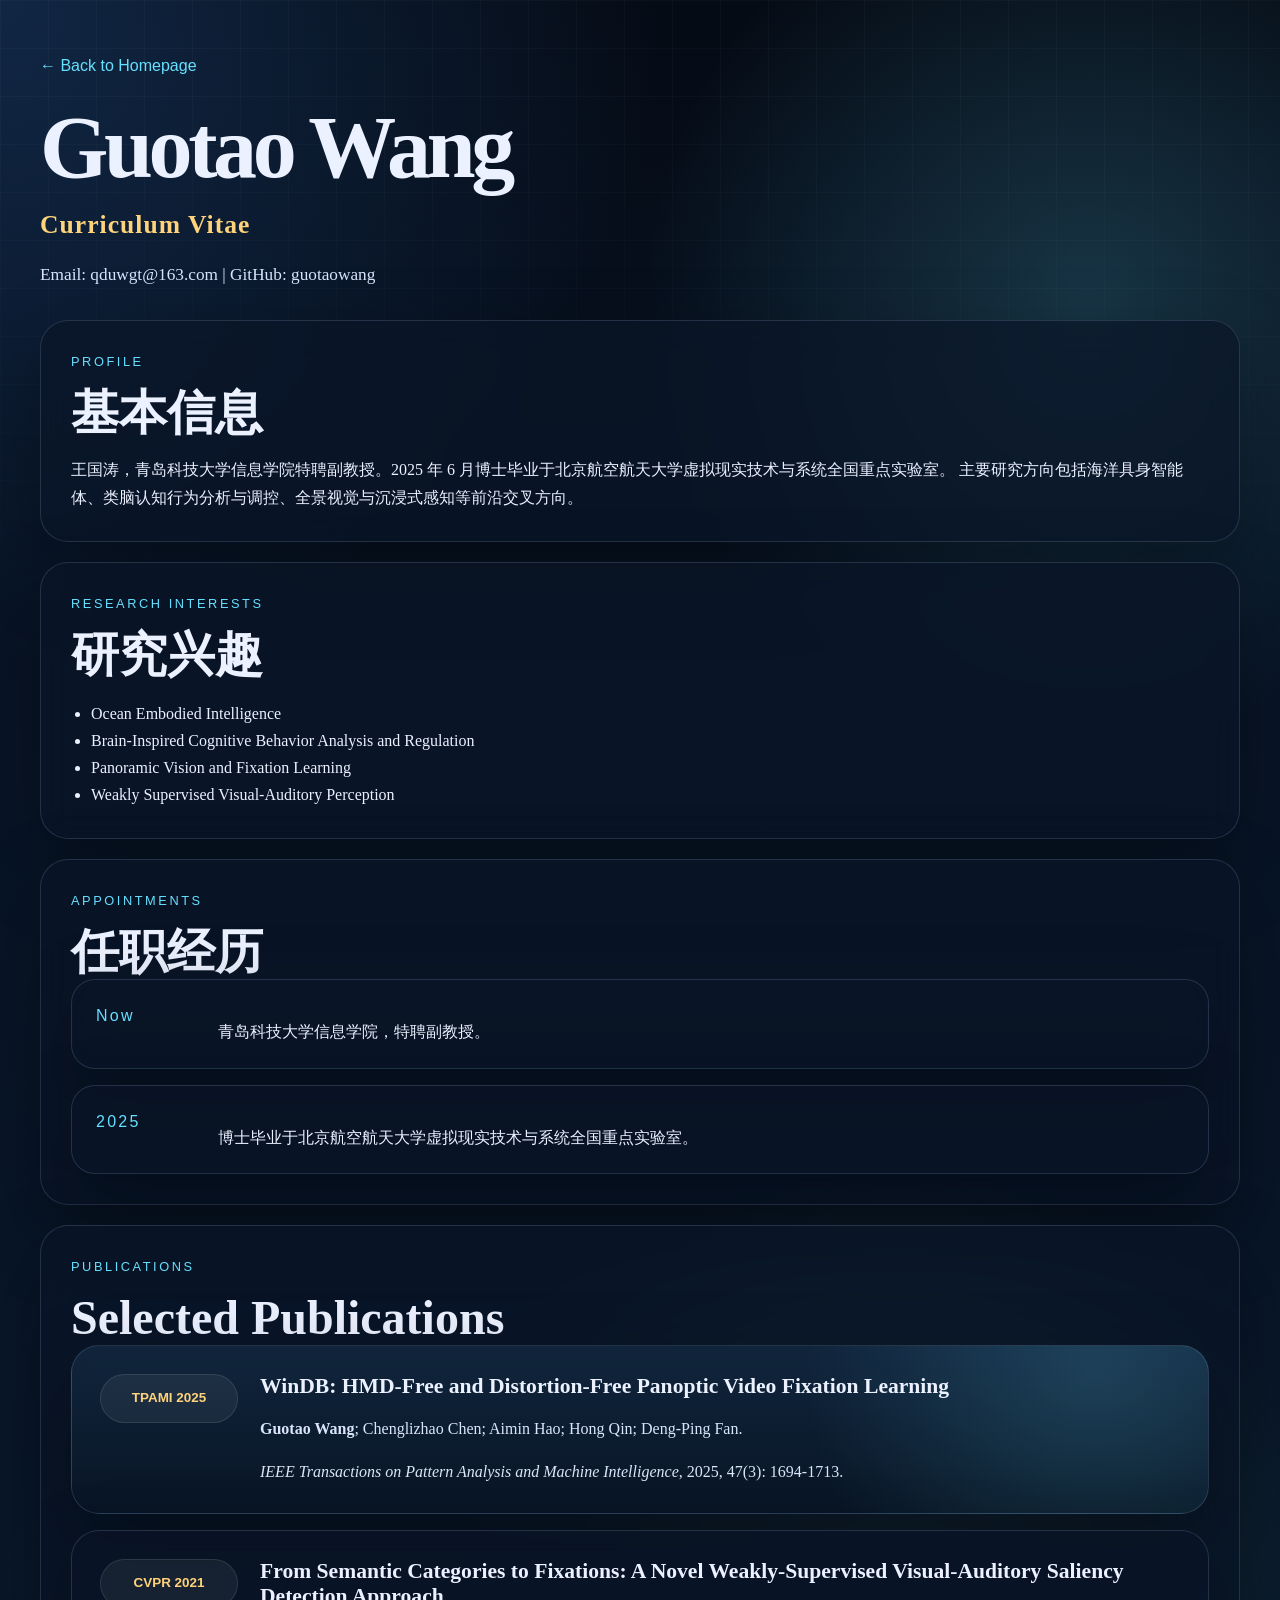
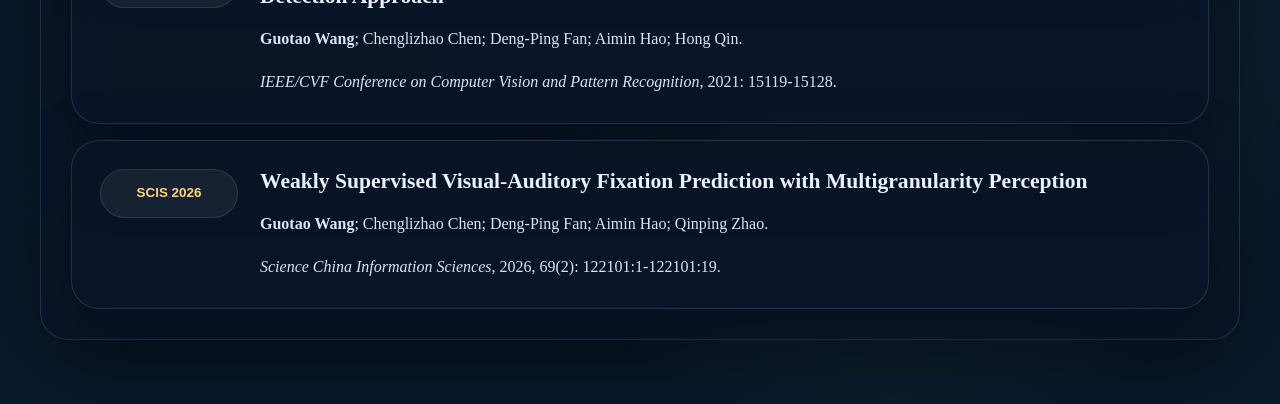
==== cv.html @ afec7a2d "Add files via upload" ====
<!DOCTYPE html>
<html lang="zh-CN">
<head>
  <meta charset="UTF-8" />
  <meta name="viewport" content="width=device-width, initial-scale=1.0" />
  <title>Guotao Wang | CV</title>
  <meta name="description" content="Curriculum Vitae of Guotao Wang." />
  <link rel="stylesheet" href="./style.css" />
</head>
<body>
  <div class="page-shell cv-shell">
    <header class="cv-header">
      <a class="back-link" href="./index.html">← Back to Homepage</a>
      <h1>Guotao Wang <span>Curriculum Vitae</span></h1>
      <p class="lead">
        Email: <a href="mailto:qduwgt@163.com">qduwgt@163.com</a> |
        GitHub: <a href="https://github.com/guotaowang" target="_blank" rel="noreferrer">guotaowang</a>
      </p>
    </header>

    <main class="cv-layout">
      <section class="card">
        <p class="section-kicker">Profile</p>
        <h2>基本信息</h2>
        <p>
          王国涛，青岛科技大学信息学院特聘副教授。2025 年 6 月博士毕业于北京航空航天大学虚拟现实技术与系统全国重点实验室。
          主要研究方向包括海洋具身智能体、类脑认知行为分析与调控、全景视觉与沉浸式感知等前沿交叉方向。
        </p>
      </section>

      <section class="card">
        <p class="section-kicker">Research Interests</p>
        <h2>研究兴趣</h2>
        <ul class="focus-list">
          <li>Ocean Embodied Intelligence</li>
          <li>Brain-Inspired Cognitive Behavior Analysis and Regulation</li>
          <li>Panoramic Vision and Fixation Learning</li>
          <li>Weakly Supervised Visual-Auditory Perception</li>
        </ul>
      </section>

      <section class="card">
        <p class="section-kicker">Appointments</p>
        <h2>任职经历</h2>
        <div class="timeline">
          <div class="timeline-item">
            <span class="timeline-year">Now</span>
            <p>青岛科技大学信息学院，特聘副教授。</p>
          </div>
          <div class="timeline-item">
            <span class="timeline-year">2025</span>
            <p>博士毕业于北京航空航天大学虚拟现实技术与系统全国重点实验室。</p>
          </div>
        </div>
      </section>

      <section class="card">
        <p class="section-kicker">Publications</p>
        <h2>Selected Publications</h2>
        <div class="pub-list">
          <article class="publication featured">
            <div class="pub-badge">TPAMI 2025</div>
            <div>
              <h3>WinDB: HMD-Free and Distortion-Free Panoptic Video Fixation Learning</h3>
              <p class="authors"><strong>Guotao Wang</strong>; Chenglizhao Chen; Aimin Hao; Hong Qin; Deng-Ping Fan.</p>
              <p class="venue"><em>IEEE Transactions on Pattern Analysis and Machine Intelligence</em>, 2025, 47(3): 1694-1713.</p>
            </div>
          </article>
          <article class="publication">
            <div class="pub-badge">CVPR 2021</div>
            <div>
              <h3>From Semantic Categories to Fixations: A Novel Weakly-Supervised Visual-Auditory Saliency Detection Approach</h3>
              <p class="authors"><strong>Guotao Wang</strong>; Chenglizhao Chen; Deng-Ping Fan; Aimin Hao; Hong Qin.</p>
              <p class="venue"><em>IEEE/CVF Conference on Computer Vision and Pattern Recognition</em>, 2021: 15119-15128.</p>
            </div>
          </article>
          <article class="publication">
            <div class="pub-badge">SCIS 2026</div>
            <div>
              <h3>Weakly Supervised Visual-Auditory Fixation Prediction with Multigranularity Perception</h3>
              <p class="authors"><strong>Guotao Wang</strong>; Chenglizhao Chen; Deng-Ping Fan; Aimin Hao; Qinping Zhao.</p>
              <p class="venue"><em>Science China Information Sciences</em>, 2026, 69(2): 122101:1-122101:19.</p>
            </div>
          </article>
        </div>
      </section>
    </main>
  </div>
</body>
</html>
---- style.css ----
:root {
  --bg: #07111f;
  --bg-soft: #0d1d31;
  --panel: rgba(10, 22, 40, 0.72);
  --panel-strong: #11233a;
  --text: #ebf1ff;
  --muted: #aebdd8;
  --line: rgba(181, 205, 245, 0.16);
  --accent: #66e0ff;
  --accent-strong: #8bffb6;
  --accent-warm: #ffd37a;
  --shadow: 0 30px 80px rgba(0, 0, 0, 0.32);
}

* {
  box-sizing: border-box;
}

html {
  scroll-behavior: smooth;
}

body {
  margin: 0;
  color: var(--text);
  background:
    radial-gradient(circle at top left, rgba(64, 149, 255, 0.2), transparent 28%),
    radial-gradient(circle at 85% 15%, rgba(102, 224, 255, 0.18), transparent 22%),
    radial-gradient(circle at 70% 80%, rgba(139, 255, 182, 0.16), transparent 24%),
    linear-gradient(180deg, #050b15 0%, #081426 35%, #09192c 100%);
  font-family: "Iowan Old Style", "Palatino Linotype", "Noto Serif SC", "Source Han Serif SC", "Songti SC", serif;
  line-height: 1.7;
}

body::before {
  content: "";
  position: fixed;
  inset: 0;
  pointer-events: none;
  background-image:
    linear-gradient(rgba(255, 255, 255, 0.04) 1px, transparent 1px),
    linear-gradient(90deg, rgba(255, 255, 255, 0.04) 1px, transparent 1px);
  background-size: 48px 48px;
  mask-image: linear-gradient(180deg, rgba(255, 255, 255, 0.75), transparent 85%);
}

a {
  color: inherit;
  text-decoration: none;
}

.page-shell {
  width: min(1200px, calc(100% - 40px));
  margin: 0 auto;
  padding-bottom: 64px;
}

.hero {
  padding: 28px 0 40px;
}

.topbar {
  display: flex;
  align-items: center;
  justify-content: space-between;
  gap: 24px;
  margin-bottom: 48px;
}

.brand {
  display: inline-flex;
  align-items: center;
  gap: 14px;
  font-family: "Avenir Next", "Segoe UI Variable", "PingFang SC", "Hiragino Sans GB", "Microsoft YaHei", sans-serif;
}

.brand-mark {
  width: 44px;
  height: 44px;
  display: grid;
  place-items: center;
  border-radius: 14px;
  background: linear-gradient(135deg, var(--accent), var(--accent-strong));
  color: #04101f;
  font-weight: 800;
}

.brand-text,
.nav-links,
.button,
.eyebrow,
.section-kicker,
.pub-badge,
.panel-label,
.card-index,
.timeline-year,
.contact-list span:first-child {
  font-family: "Avenir Next", "Segoe UI Variable", "PingFang SC", "Hiragino Sans GB", "Microsoft YaHei", sans-serif;
}

.nav-links {
  display: flex;
  flex-wrap: wrap;
  gap: 20px;
  color: var(--muted);
  font-size: 0.95rem;
}

.nav-links a:hover {
  color: var(--text);
}

.hero-grid {
  display: grid;
  grid-template-columns: 1.5fr 0.95fr;
  gap: 26px;
  align-items: stretch;
}

.hero-copy,
.hero-panel,
.card,
.research-card,
.publication,
.timeline-item {
  position: relative;
  border: 1px solid var(--line);
  background: var(--panel);
  backdrop-filter: blur(16px);
  box-shadow: var(--shadow);
}

.hero-copy {
  padding: 44px;
  border-radius: 34px;
  overflow: hidden;
}

.hero-copy::after {
  content: "";
  position: absolute;
  inset: auto -10% -30% auto;
  width: 320px;
  height: 320px;
  border-radius: 50%;
  background: radial-gradient(circle, rgba(102, 224, 255, 0.24), transparent 65%);
}

.eyebrow,
.section-kicker {
  margin: 0 0 12px;
  text-transform: uppercase;
  letter-spacing: 0.2em;
  color: var(--accent);
  font-size: 0.8rem;
}

h1,
h2,
h3 {
  margin: 0;
  line-height: 1.15;
}

h1 {
  font-size: clamp(3rem, 7vw, 5.5rem);
  letter-spacing: -0.05em;
  margin-bottom: 20px;
}

h1 span {
  display: block;
  font-size: clamp(1.2rem, 2vw, 1.6rem);
  letter-spacing: 0.04em;
  color: var(--accent-warm);
  margin-top: 12px;
}

.lead {
  max-width: 720px;
  font-size: 1.08rem;
  color: #d9e5ff;
}

.hero-actions {
  display: flex;
  gap: 14px;
  margin: 30px 0;
  flex-wrap: wrap;
}

.button {
  display: inline-flex;
  align-items: center;
  justify-content: center;
  min-width: 150px;
  padding: 13px 20px;
  border-radius: 999px;
  font-size: 0.95rem;
  font-weight: 700;
  transition: transform 0.2s ease, background 0.2s ease;
}

.button:hover {
  transform: translateY(-2px);
}

.button.primary {
  background: linear-gradient(135deg, var(--accent), var(--accent-strong));
  color: #06111d;
}

.button.secondary {
  border: 1px solid rgba(255, 255, 255, 0.18);
  color: var(--text);
}

.hero-metrics {
  list-style: none;
  padding: 0;
  margin: 0;
  display: grid;
  grid-template-columns: repeat(3, minmax(0, 1fr));
  gap: 14px;
}

.hero-metrics li {
  padding: 18px;
  border-radius: 20px;
  background: rgba(255, 255, 255, 0.04);
}

.hero-metrics strong {
  display: block;
  font-size: 1.5rem;
  color: var(--accent-warm);
}

.hero-metrics span {
  color: var(--muted);
  font-size: 0.9rem;
}

.hero-panel {
  display: grid;
  gap: 20px;
}

.panel-card {
  border-radius: 28px;
  padding: 28px;
  border: 1px solid var(--line);
  background: linear-gradient(180deg, rgba(255,255,255,0.07), rgba(255,255,255,0.03));
  min-height: 220px;
}

.portrait-card {
  padding: 16px;
  min-height: 0;
}

.portrait {
  display: block;
  width: 100%;
  aspect-ratio: 4 / 5;
  object-fit: cover;
  object-position: center 20%;
  border-radius: 22px;
}

.panel-label {
  margin: 0 0 18px;
  color: var(--muted);
  text-transform: uppercase;
  letter-spacing: 0.18em;
  font-size: 0.78rem;
}

.tag-list {
  list-style: none;
  padding: 0;
  margin: 0;
  display: flex;
  flex-wrap: wrap;
  gap: 10px;
}

.tag-list li {
  padding: 10px 14px;
  border-radius: 999px;
  background: rgba(102, 224, 255, 0.1);
  border: 1px solid rgba(102, 224, 255, 0.16);
  color: #e9fbff;
  font-size: 0.92rem;
}

.statement {
  display: flex;
  flex-direction: column;
  justify-content: center;
}

.quote-mark {
  margin: 0;
  color: var(--accent-warm);
  font-size: 4rem;
  line-height: 1;
}

.statement p:last-child {
  font-size: 1.2rem;
  margin: 0;
}

.section {
  padding: 28px 0;
}

.section-heading {
  margin-bottom: 22px;
}

h2 {
  font-size: clamp(2rem, 4vw, 3rem);
}

.content-grid.two-columns,
.research-grid {
  display: grid;
  gap: 20px;
}

.content-grid.two-columns {
  grid-template-columns: repeat(2, minmax(0, 1fr));
}

.card {
  padding: 30px;
  border-radius: 28px;
}

.card p:last-child,
.research-card p:last-child,
.publication p:last-child {
  margin-bottom: 0;
}

.card.emphasis {
  background:
    radial-gradient(circle at top right, rgba(255, 211, 122, 0.18), transparent 30%),
    linear-gradient(180deg, rgba(14, 30, 50, 0.96), rgba(10, 20, 35, 0.92));
}

.focus-list {
  margin: 18px 0 0;
  padding-left: 20px;
}

.research-grid {
  grid-template-columns: repeat(2, minmax(0, 1fr));
}

.research-card {
  border-radius: 28px;
  padding: 28px;
  min-height: 220px;
}

.card-index {
  display: inline-block;
  margin-bottom: 24px;
  color: var(--accent);
  font-size: 0.85rem;
  letter-spacing: 0.2em;
}

.research-card h3 {
  margin-bottom: 14px;
  font-size: 1.35rem;
}

.pub-list {
  display: grid;
  gap: 16px;
}

.publication {
  display: grid;
  grid-template-columns: 138px 1fr;
  gap: 22px;
  padding: 28px;
  border-radius: 28px;
}

.publication.featured {
  background:
    radial-gradient(circle at 90% 15%, rgba(102, 224, 255, 0.16), transparent 28%),
    linear-gradient(180deg, rgba(17, 38, 62, 0.95), rgba(9, 21, 37, 0.92));
}

.pub-badge {
  align-self: start;
  display: inline-flex;
  justify-content: center;
  padding: 12px 16px;
  border-radius: 999px;
  background: rgba(255,255,255,0.06);
  border: 1px solid rgba(255,255,255,0.1);
  color: var(--accent-warm);
  font-size: 0.84rem;
  font-weight: 700;
}

.publication h3 {
  margin-bottom: 10px;
  font-size: 1.35rem;
}

.authors,
.venue {
  color: #dae5fc;
}

.notes {
  color: var(--accent-strong);
}

.timeline {
  display: grid;
  gap: 16px;
}

.timeline-item {
  display: grid;
  grid-template-columns: 100px 1fr;
  gap: 22px;
  align-items: start;
  border-radius: 24px;
  padding: 22px 24px;
}

.timeline-year {
  color: var(--accent);
  font-size: 1rem;
  letter-spacing: 0.14em;
}

.contact-list {
  list-style: none;
  margin: 18px 0 0;
  padding: 0;
  display: grid;
  gap: 14px;
}

.contact-list li {
  display: flex;
  flex-wrap: wrap;
  justify-content: space-between;
  gap: 10px 18px;
  padding-bottom: 14px;
  border-bottom: 1px solid var(--line);
}

.contact-list li:last-child {
  border-bottom: 0;
  padding-bottom: 0;
}

.contact-list span:first-child {
  color: var(--muted);
  min-width: 110px;
}

.tip-card code {
  color: var(--accent-warm);
  font-family: "Consolas", "SFMono-Regular", "Courier New", monospace;
}

.cv-shell {
  padding-top: 28px;
}

.cv-header {
  padding: 24px 0 14px;
}

.back-link {
  display: inline-block;
  margin-bottom: 18px;
  color: var(--accent);
  font-family: "Avenir Next", "Segoe UI Variable", "PingFang SC", "Hiragino Sans GB", "Microsoft YaHei", sans-serif;
}

.cv-layout {
  display: grid;
  gap: 20px;
}

@media (max-width: 980px) {
  .hero-grid,
  .content-grid.two-columns,
  .research-grid,
  .publication,
  .timeline-item {
    grid-template-columns: 1fr;
  }

  .hero-copy {
    padding: 30px;
  }
}

@media (max-width: 720px) {
  .page-shell {
    width: min(100% - 24px, 1200px);
  }

  .topbar {
    flex-direction: column;
    align-items: flex-start;
    margin-bottom: 28px;
  }

  .nav-links {
    gap: 12px 16px;
  }

  .hero-metrics {
    grid-template-columns: 1fr;
  }

  .card,
  .research-card,
  .publication,
  .panel-card,
  .timeline-item {
    padding: 22px;
    border-radius: 22px;
  }

  h1 {
    font-size: 2.6rem;
  }
}
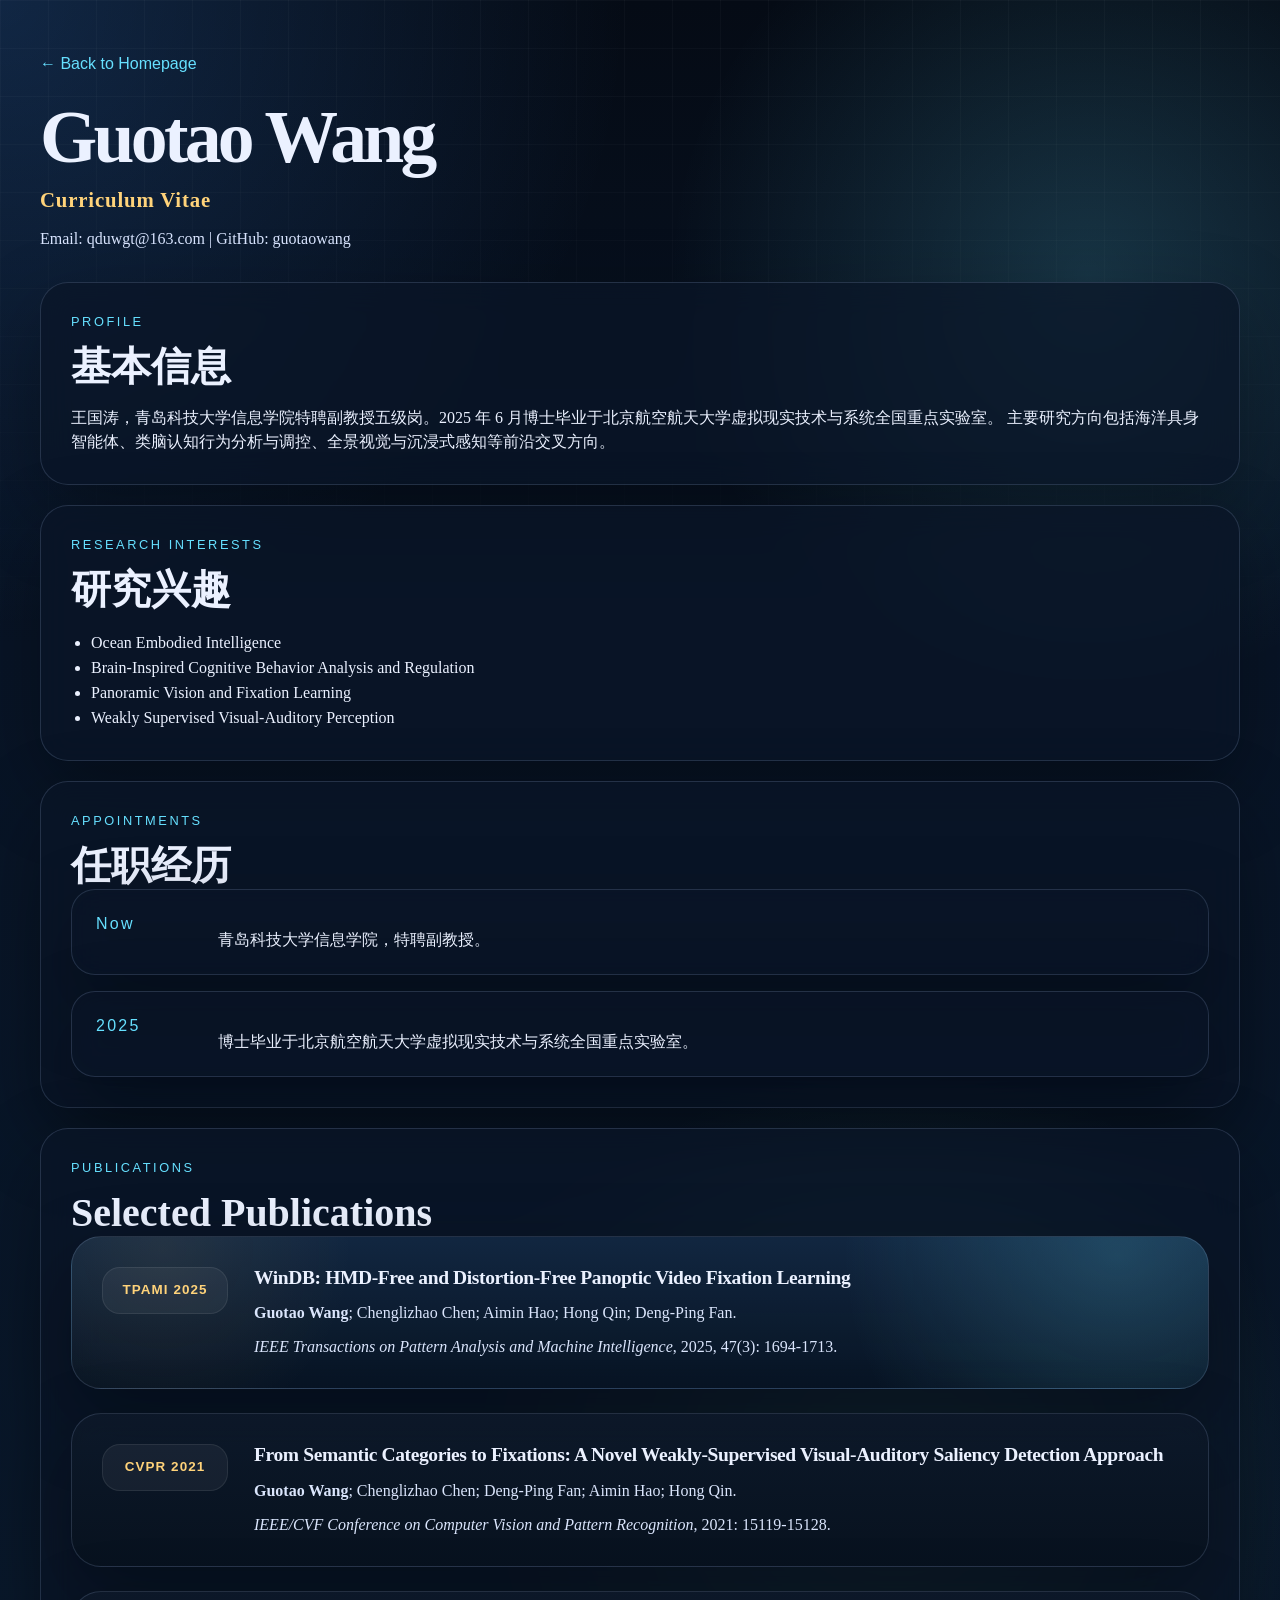
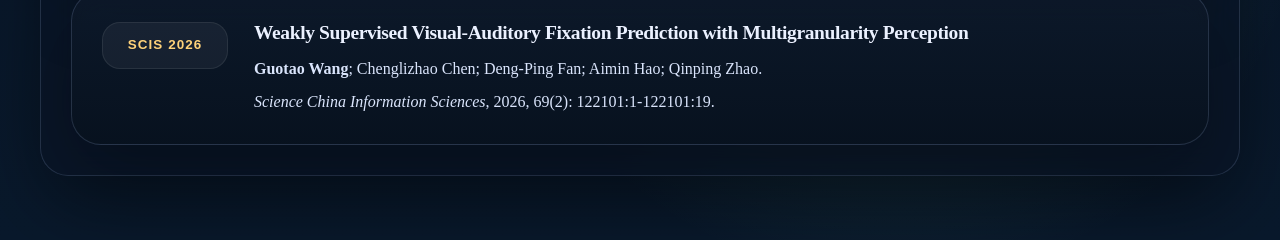
==== commit 671c3072: "Update cv.html" ====
--- a/cv.html
+++ b/cv.html
@@ -23,7 +23,7 @@
         <p class="section-kicker">Profile</p>
         <h2>基本信息</h2>
         <p>
-          王国涛，青岛科技大学信息学院特聘副教授。2025 年 6 月博士毕业于北京航空航天大学虚拟现实技术与系统全国重点实验室。
+          王国涛，青岛科技大学信息学院特聘副教授五级岗。2025 年 6 月博士毕业于北京航空航天大学虚拟现实技术与系统全国重点实验室。
           主要研究方向包括海洋具身智能体、类脑认知行为分析与调控、全景视觉与沉浸式感知等前沿交叉方向。
         </p>
       </section>
--- a/style.css
+++ b/style.css
@@ -20,7 +20,7 @@
   scroll-behavior: smooth;
 }
 
-body {
+body {
   margin: 0;
   color: var(--text);
   background:
@@ -29,8 +29,8 @@
     radial-gradient(circle at 70% 80%, rgba(139, 255, 182, 0.16), transparent 24%),
     linear-gradient(180deg, #050b15 0%, #081426 35%, #09192c 100%);
   font-family: "Iowan Old Style", "Palatino Linotype", "Noto Serif SC", "Source Han Serif SC", "Songti SC", serif;
-  line-height: 1.7;
-}
+  line-height: 1.56;
+}
 
 body::before {
   content: "";
@@ -162,25 +162,25 @@
   line-height: 1.15;
 }
 
-h1 {
-  font-size: clamp(3rem, 7vw, 5.5rem);
-  letter-spacing: -0.05em;
-  margin-bottom: 20px;
-}
-
-h1 span {
-  display: block;
-  font-size: clamp(1.2rem, 2vw, 1.6rem);
-  letter-spacing: 0.04em;
-  color: var(--accent-warm);
-  margin-top: 12px;
-}
-
-.lead {
-  max-width: 720px;
-  font-size: 1.08rem;
-  color: #d9e5ff;
-}
+h1 {
+  font-size: clamp(2.6rem, 6vw, 4.6rem);
+  letter-spacing: -0.05em;
+  margin-bottom: 16px;
+}
+
+h1 span {
+  display: block;
+  font-size: clamp(1.02rem, 1.7vw, 1.3rem);
+  letter-spacing: 0.04em;
+  color: var(--accent-warm);
+  margin-top: 8px;
+}
+
+.lead {
+  max-width: 720px;
+  font-size: 1rem;
+  color: #d9e5ff;
+}
 
 .hero-actions {
   display: flex;
@@ -320,9 +320,9 @@
   margin-bottom: 22px;
 }
 
-h2 {
-  font-size: clamp(2rem, 4vw, 3rem);
-}
+h2 {
+  font-size: clamp(1.78rem, 3.2vw, 2.5rem);
+}
 
 .content-grid.two-columns,
 .research-grid {
@@ -374,70 +374,147 @@
   letter-spacing: 0.2em;
 }
 
-.research-card h3 {
-  margin-bottom: 14px;
-  font-size: 1.35rem;
-}
-
-.pub-list {
+.research-card h3 {
+  margin-bottom: 14px;
+  font-size: 1.2rem;
+}
+
+.pub-list {
+  display: grid;
+  gap: 24px;
+}
+
+.publication {
+  display: grid;
+  grid-template-columns: 126px 1fr;
+  gap: 26px;
+  padding: 30px;
+  border-radius: 30px;
+  align-items: start;
+  background:
+    linear-gradient(180deg, rgba(13, 25, 42, 0.94), rgba(8, 18, 31, 0.92));
+}
+
+.publication.featured {
+  background:
+    radial-gradient(circle at 92% 12%, rgba(102, 224, 255, 0.18), transparent 26%),
+    radial-gradient(circle at 8% 8%, rgba(255, 211, 122, 0.08), transparent 18%),
+    linear-gradient(180deg, rgba(18, 40, 66, 0.96), rgba(8, 20, 36, 0.94));
+}
+
+.pub-badge {
+  align-self: start;
+  display: inline-flex;
+  justify-content: center;
+  padding: 12px 14px;
+  border-radius: 18px;
+  background: rgba(255,255,255,0.05);
+  border: 1px solid rgba(255,255,255,0.08);
+  color: var(--accent-warm);
+  font-size: 0.84rem;
+  font-weight: 700;
+  letter-spacing: 0.08em;
+}
+
+.pub-layout {
+  display: grid;
+  grid-template-columns: minmax(0, 1.05fr) minmax(320px, 0.95fr);
+  gap: 26px;
+  align-items: start;
+}
+
+.pub-body {
+  display: flex;
+  flex-direction: column;
+  justify-content: center;
+}
+
+.publication h3 {
+  margin-bottom: 12px;
+  font-size: 1.22rem;
+  letter-spacing: -0.02em;
+}
+
+.pub-media {
+  position: relative;
+}
+
+.pub-media--narrow {
+  display: flex;
+  justify-content: center;
+  align-items: flex-start;
+}
+
+.pub-media::before {
+  content: "";
+  position: absolute;
+  inset: -12px;
+  border-radius: 24px;
+  background: linear-gradient(135deg, rgba(102, 224, 255, 0.08), rgba(139, 255, 182, 0.03));
+  z-index: 0;
+}
+
+.paper-figure {
+  display: block;
+  width: 100%;
+  position: relative;
+  z-index: 1;
+  border-radius: 18px;
+  border: 1px solid rgba(255, 255, 255, 0.1);
+  background: rgba(255, 255, 255, 0.03);
+  box-shadow: 0 18px 42px rgba(0, 0, 0, 0.26);
+}
+
+.paper-figure--half {
+  width: 50%;
+  min-width: 260px;
+}
+
+.authors,
+.venue {
+  color: #dae5fc;
+  margin: 0 0 10px;
+  line-height: 1.46;
+}
+
+.notes {
+  color: var(--accent-strong);
+  margin: 6px 0 0;
+  line-height: 1.42;
+}
+
+.publication:nth-child(even) .pub-layout {
+  grid-template-columns: minmax(320px, 0.95fr) minmax(0, 1.05fr);
+}
+
+.publication:nth-child(even) .pub-media {
+  order: 1;
+}
+
+.publication:nth-child(even) .pub-body {
+  order: 2;
+}
+
+.timeline {
   display: grid;
   gap: 16px;
 }
 
-.publication {
-  display: grid;
-  grid-template-columns: 138px 1fr;
-  gap: 22px;
-  padding: 28px;
-  border-radius: 28px;
-}
-
-.publication.featured {
-  background:
-    radial-gradient(circle at 90% 15%, rgba(102, 224, 255, 0.16), transparent 28%),
-    linear-gradient(180deg, rgba(17, 38, 62, 0.95), rgba(9, 21, 37, 0.92));
-}
-
-.pub-badge {
-  align-self: start;
-  display: inline-flex;
-  justify-content: center;
-  padding: 12px 16px;
-  border-radius: 999px;
-  background: rgba(255,255,255,0.06);
-  border: 1px solid rgba(255,255,255,0.1);
-  color: var(--accent-warm);
-  font-size: 0.84rem;
-  font-weight: 700;
-}
-
-.publication h3 {
-  margin-bottom: 10px;
-  font-size: 1.35rem;
-}
-
-.authors,
-.venue {
-  color: #dae5fc;
-}
-
-.notes {
-  color: var(--accent-strong);
-}
-
-.timeline {
-  display: grid;
-  gap: 16px;
-}
-
-.timeline-item {
-  display: grid;
-  grid-template-columns: 100px 1fr;
-  gap: 22px;
-  align-items: start;
-  border-radius: 24px;
-  padding: 22px 24px;
-}
+.timeline-item {
+  display: grid;
+  grid-template-columns: 100px 1fr;
+  gap: 22px;
+  align-items: start;
+  border-radius: 24px;
+  padding: 22px 24px;
+}
+
+.timeline-item p,
+.card p,
+.research-card p,
+.contact-list li {
+  line-height: 1.48;
+}
 
 .timeline-year {
   color: var(--accent);
@@ -472,14 +549,44 @@
   min-width: 110px;
 }
 
-.tip-card code {
-  color: var(--accent-warm);
-  font-family: "Consolas", "SFMono-Regular", "Courier New", monospace;
-}
-
-.cv-shell {
-  padding-top: 28px;
-}
+.tip-card code {
+  color: var(--accent-warm);
+  font-family: "Consolas", "SFMono-Regular", "Courier New", monospace;
+}
+
+.qr-card {
+  display: flex;
+  flex-direction: column;
+  align-items: center;
+  justify-content: flex-start;
+}
+
+.qr-card h3,
+.qr-card-id {
+  font-family: "Avenir Next", "Segoe UI Variable", "PingFang SC", "Hiragino Sans GB", "Microsoft YaHei", sans-serif;
+}
+
+.qr-card h3 {
+  width: 100%;
+}
+
+.qr-card-id {
+  margin: 6px 0 18px;
+  color: var(--accent);
+  font-size: 0.96rem;
+  font-weight: 700;
+  letter-spacing: 0.04em;
+}
+
+.qr-card-image {
+  width: min(100%, 260px);
+  border-radius: 18px;
+  background: white;
+}
+
+.cv-shell {
+  padding-top: 28px;
+}
 
 .cv-header {
   padding: 24px 0 14px;
@@ -497,19 +604,29 @@
   gap: 20px;
 }
 
-@media (max-width: 980px) {
-  .hero-grid,
-  .content-grid.two-columns,
-  .research-grid,
-  .publication,
-  .timeline-item {
-    grid-template-columns: 1fr;
-  }
-
-  .hero-copy {
-    padding: 30px;
-  }
-}
+@media (max-width: 980px) {
+  .hero-grid,
+  .content-grid.two-columns,
+  .research-grid,
+  .timeline-item {
+    grid-template-columns: 1fr;
+  }
+
+  .hero-copy {
+    padding: 30px;
+  }
+
+  .publication,
+  .pub-layout,
+  .publication:nth-child(even) .pub-layout {
+    grid-template-columns: 1fr;
+  }
+
+  .publication:nth-child(even) .pub-media,
+  .publication:nth-child(even) .pub-body {
+    order: initial;
+  }
+}
 
 @media (max-width: 720px) {
   .page-shell {
@@ -539,7 +656,8 @@
     border-radius: 22px;
   }
 
-  h1 {
-    font-size: 2.6rem;
-  }
-}
+  h1 {
+    font-size: 2.2rem;
+  }
+
+}
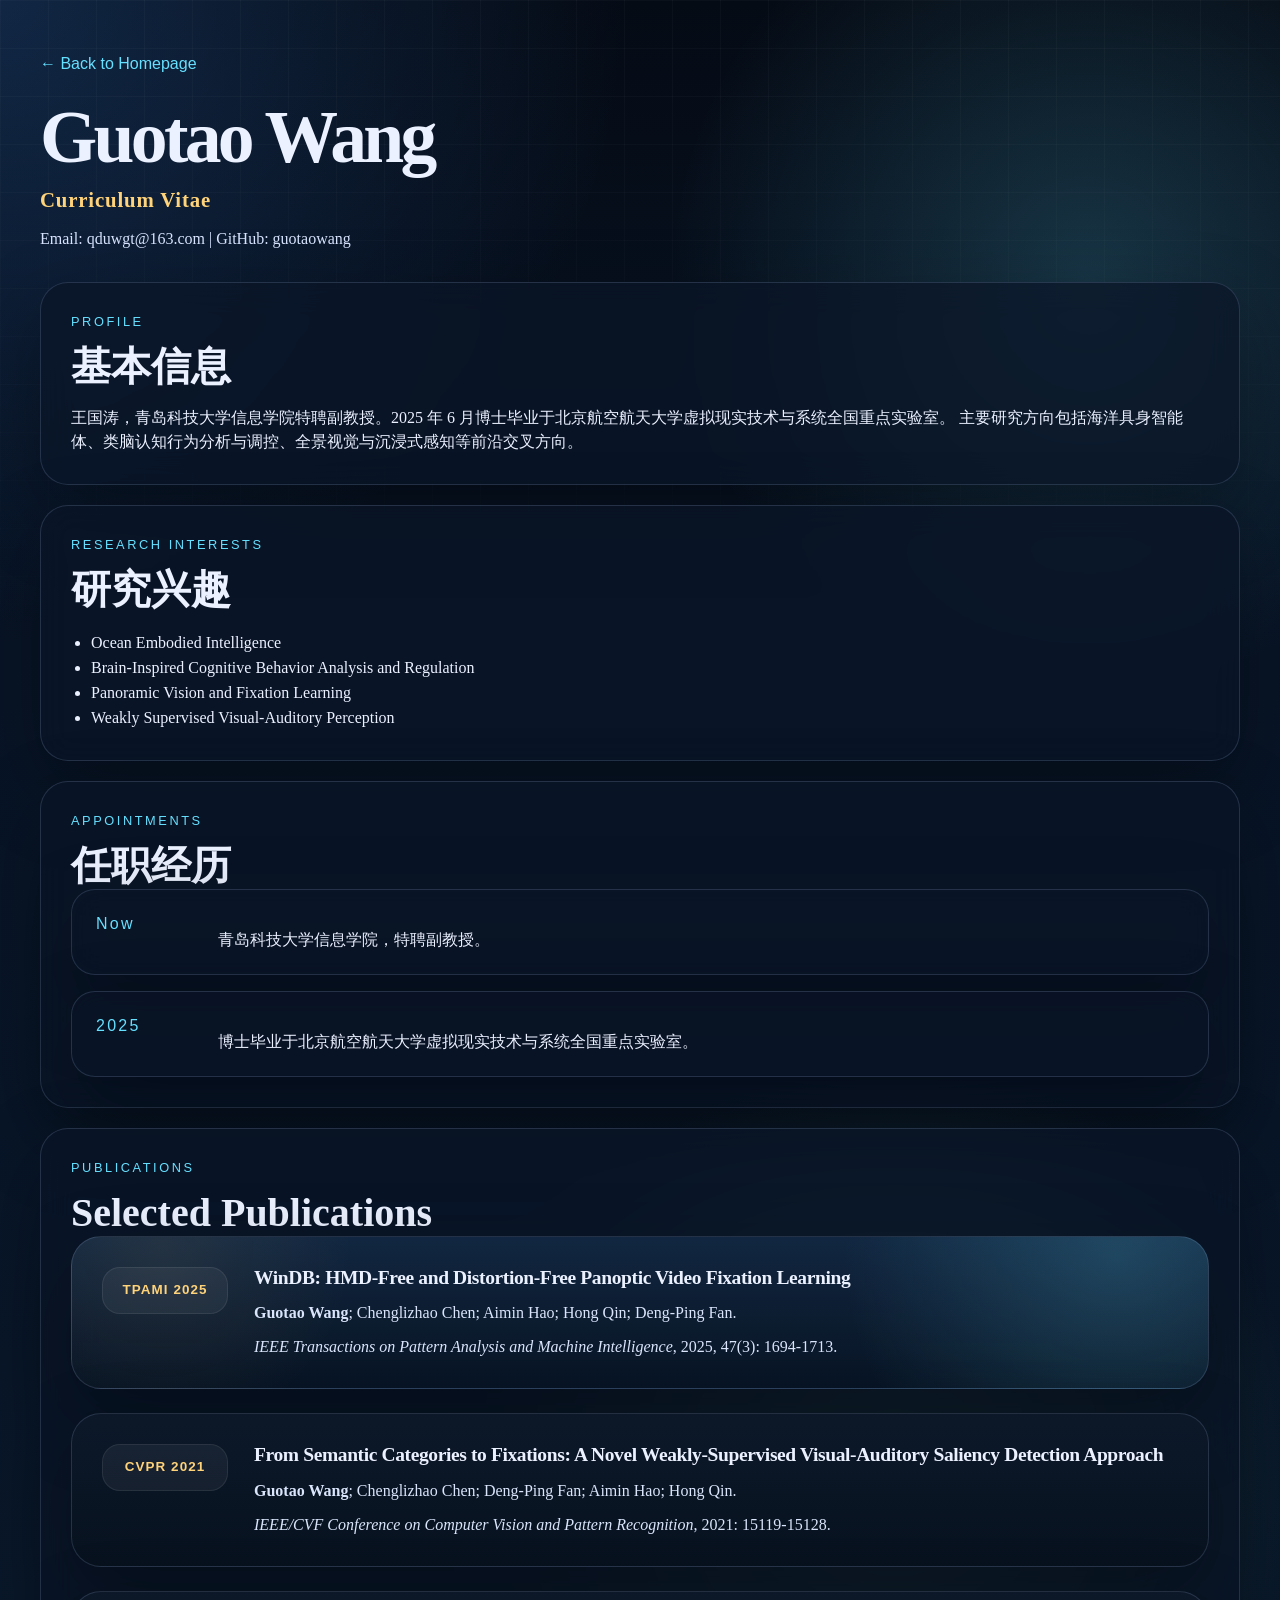
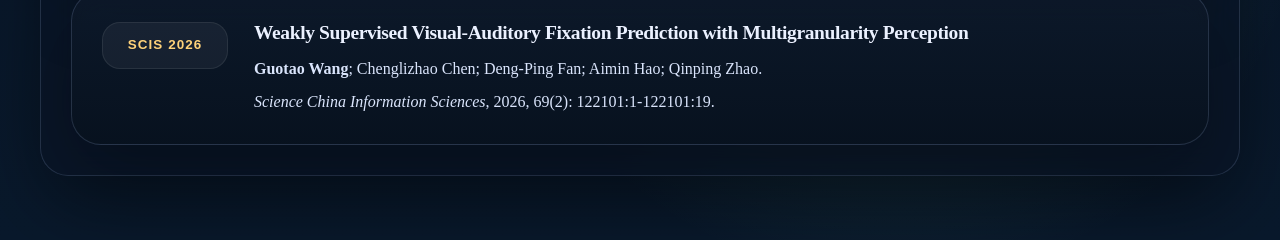
==== commit ec633bee: "Add files via upload" ====
--- a/cv.html
+++ b/cv.html
@@ -23,7 +23,7 @@
         <p class="section-kicker">Profile</p>
         <h2>基本信息</h2>
         <p>
-          王国涛，青岛科技大学信息学院特聘副教授五级岗。2025 年 6 月博士毕业于北京航空航天大学虚拟现实技术与系统全国重点实验室。
+          王国涛，青岛科技大学信息学院特聘副教授。2025 年 6 月博士毕业于北京航空航天大学虚拟现实技术与系统全国重点实验室。
           主要研究方向包括海洋具身智能体、类脑认知行为分析与调控、全景视觉与沉浸式感知等前沿交叉方向。
         </p>
       </section>
--- a/style.css
+++ b/style.css
@@ -554,33 +554,45 @@
   font-family: "Consolas", "SFMono-Regular", "Courier New", monospace;
 }
 
-.qr-card {
-  display: flex;
-  flex-direction: column;
-  align-items: center;
-  justify-content: flex-start;
-}
-
-.qr-card h3,
-.qr-card-id {
+.wechat-float-card {
+  position: fixed;
+  right: 24px;
+  bottom: 24px;
+  width: 168px;
+  padding: 14px;
+  border-radius: 22px;
+  background: rgba(7, 18, 32, 0.84);
+  border: 1px solid rgba(255, 255, 255, 0.12);
+  backdrop-filter: blur(14px);
+  box-shadow: 0 18px 48px rgba(0, 0, 0, 0.28);
+  z-index: 20;
+}
+
+.wechat-label,
+.wechat-id {
+  margin: 0;
   font-family: "Avenir Next", "Segoe UI Variable", "PingFang SC", "Hiragino Sans GB", "Microsoft YaHei", sans-serif;
 }
 
-.qr-card h3 {
+.wechat-label {
+  color: var(--accent);
+  font-size: 0.78rem;
+  letter-spacing: 0.16em;
+  text-transform: uppercase;
+}
+
+.wechat-id {
+  margin-top: 6px;
+  margin-bottom: 12px;
+  color: var(--text);
+  font-size: 0.92rem;
+  font-weight: 700;
+}
+
+.wechat-qr {
+  display: block;
   width: 100%;
-}
-
-.qr-card-id {
-  margin: 6px 0 18px;
-  color: var(--accent);
-  font-size: 0.96rem;
-  font-weight: 700;
-  letter-spacing: 0.04em;
-}
-
-.qr-card-image {
-  width: min(100%, 260px);
-  border-radius: 18px;
+  border-radius: 16px;
   background: white;
 }
 
@@ -660,4 +672,10 @@
     font-size: 2.2rem;
   }
 
-}
+  .wechat-float-card {
+    position: static;
+    width: 100%;
+    margin-top: 28px;
+  }
+
+}
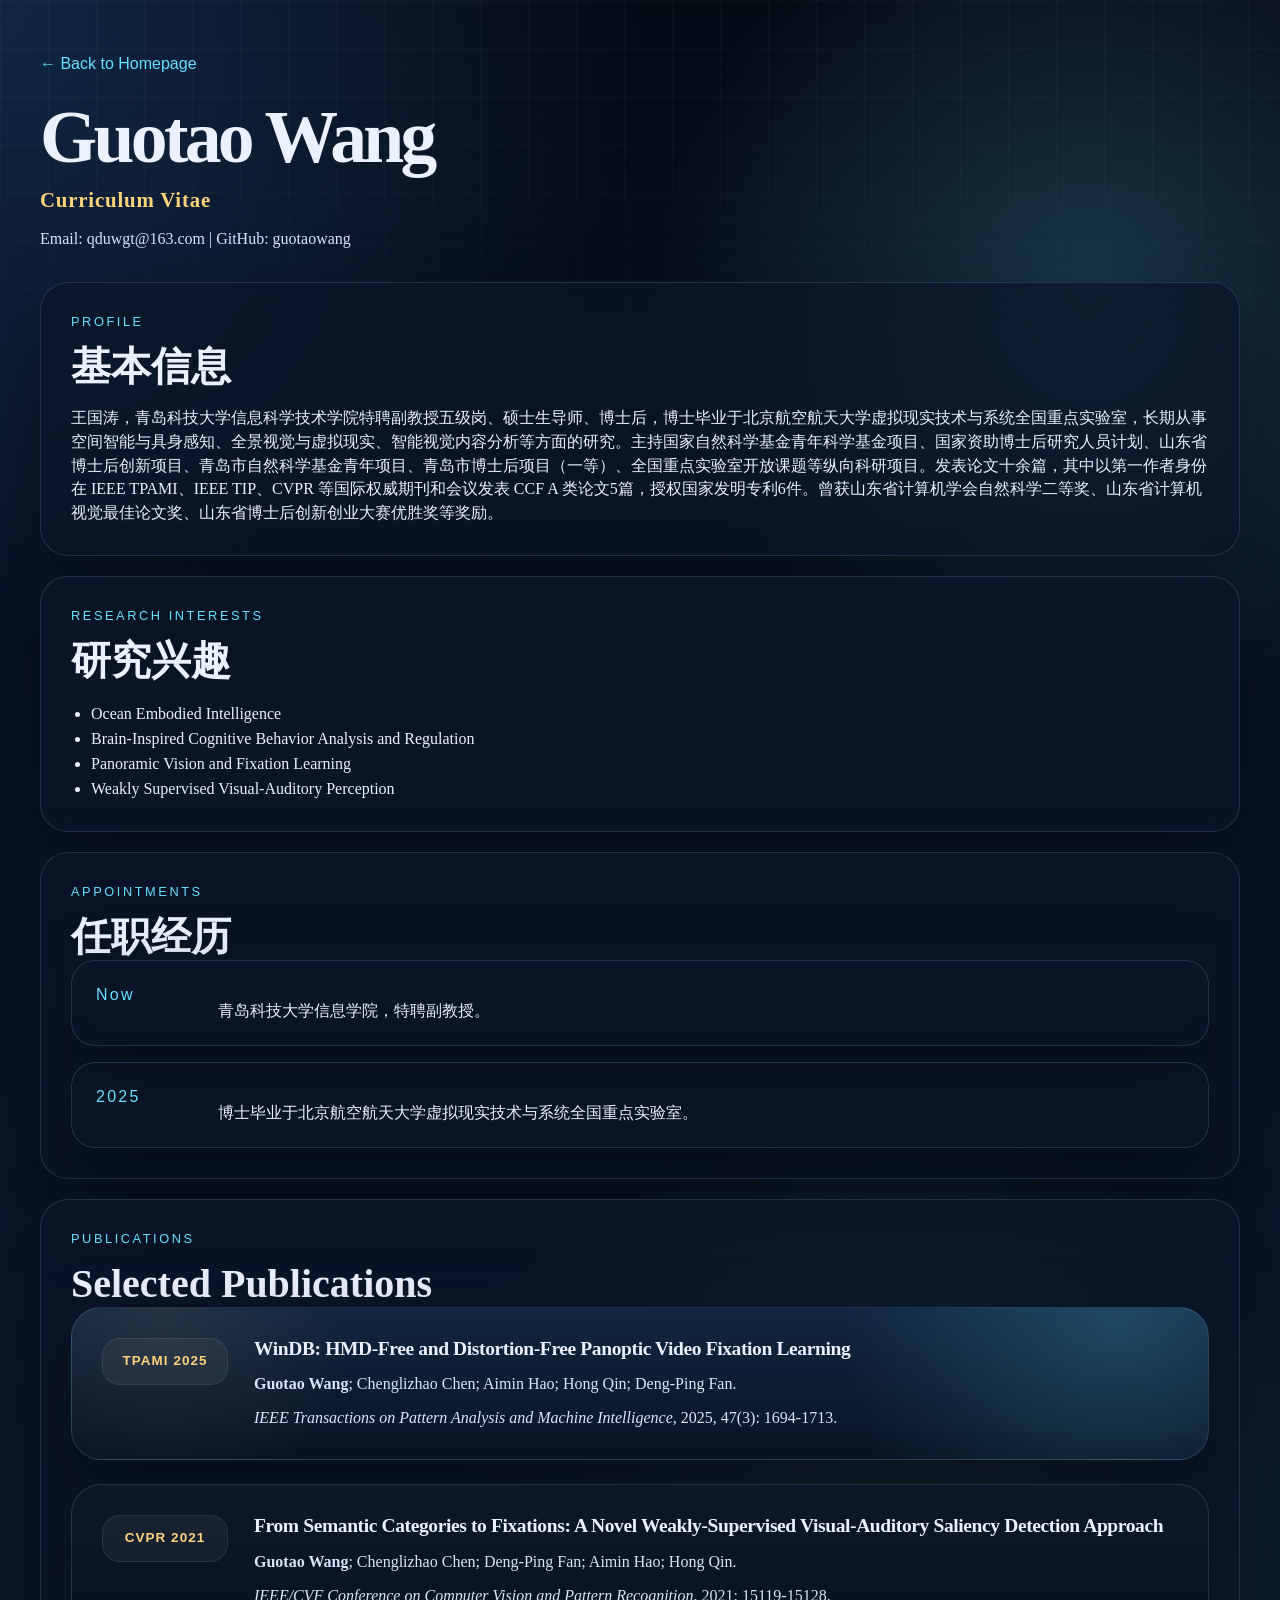
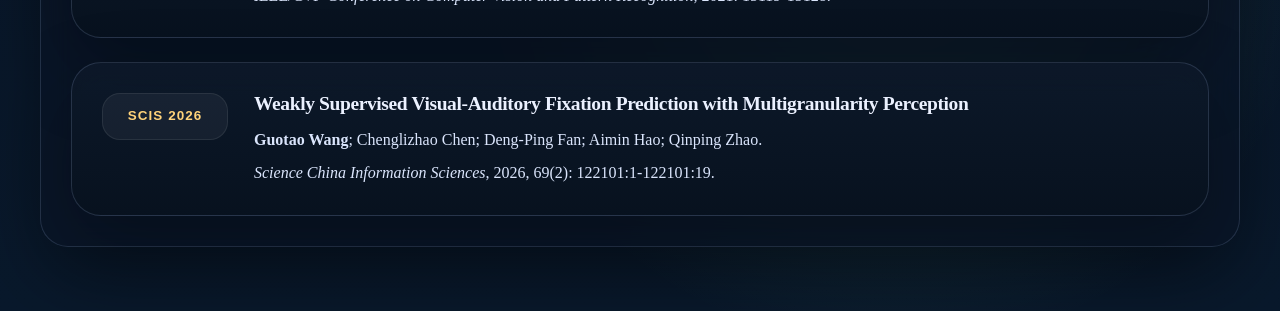
==== commit b9f56d58: "Update cv.html" ====
--- a/cv.html
+++ b/cv.html
@@ -23,8 +23,7 @@
         <p class="section-kicker">Profile</p>
         <h2>基本信息</h2>
         <p>
-          王国涛，青岛科技大学信息学院特聘副教授。2025 年 6 月博士毕业于北京航空航天大学虚拟现实技术与系统全国重点实验室。
-          主要研究方向包括海洋具身智能体、类脑认知行为分析与调控、全景视觉与沉浸式感知等前沿交叉方向。
+          王国涛，青岛科技大学信息科学技术学院特聘副教授五级岗、硕士生导师、博士后，博士毕业于北京航空航天大学虚拟现实技术与系统全国重点实验室，长期从事空间智能与具身感知、全景视觉与虚拟现实、智能视觉内容分析等方面的研究。主持国家自然科学基金青年科学基金项目、国家资助博士后研究人员计划、山东省博士后创新项目、青岛市自然科学基金青年项目、青岛市博士后项目（一等）、全国重点实验室开放课题等纵向科研项目。发表论文十余篇，其中以第一作者身份在 IEEE TPAMI、IEEE TIP、CVPR 等国际权威期刊和会议发表 CCF A 类论文5篇，授权国家发明专利6件。曾获山东省计算机学会自然科学二等奖、山东省计算机视觉最佳论文奖、山东省博士后创新创业大赛优胜奖等奖励。
         </p>
       </section>
 
--- a/style.css
+++ b/style.css
@@ -672,10 +672,4 @@
     font-size: 2.2rem;
   }
 
-  .wechat-float-card {
-    position: static;
-    width: 100%;
-    margin-top: 28px;
-  }
-
-}
+}
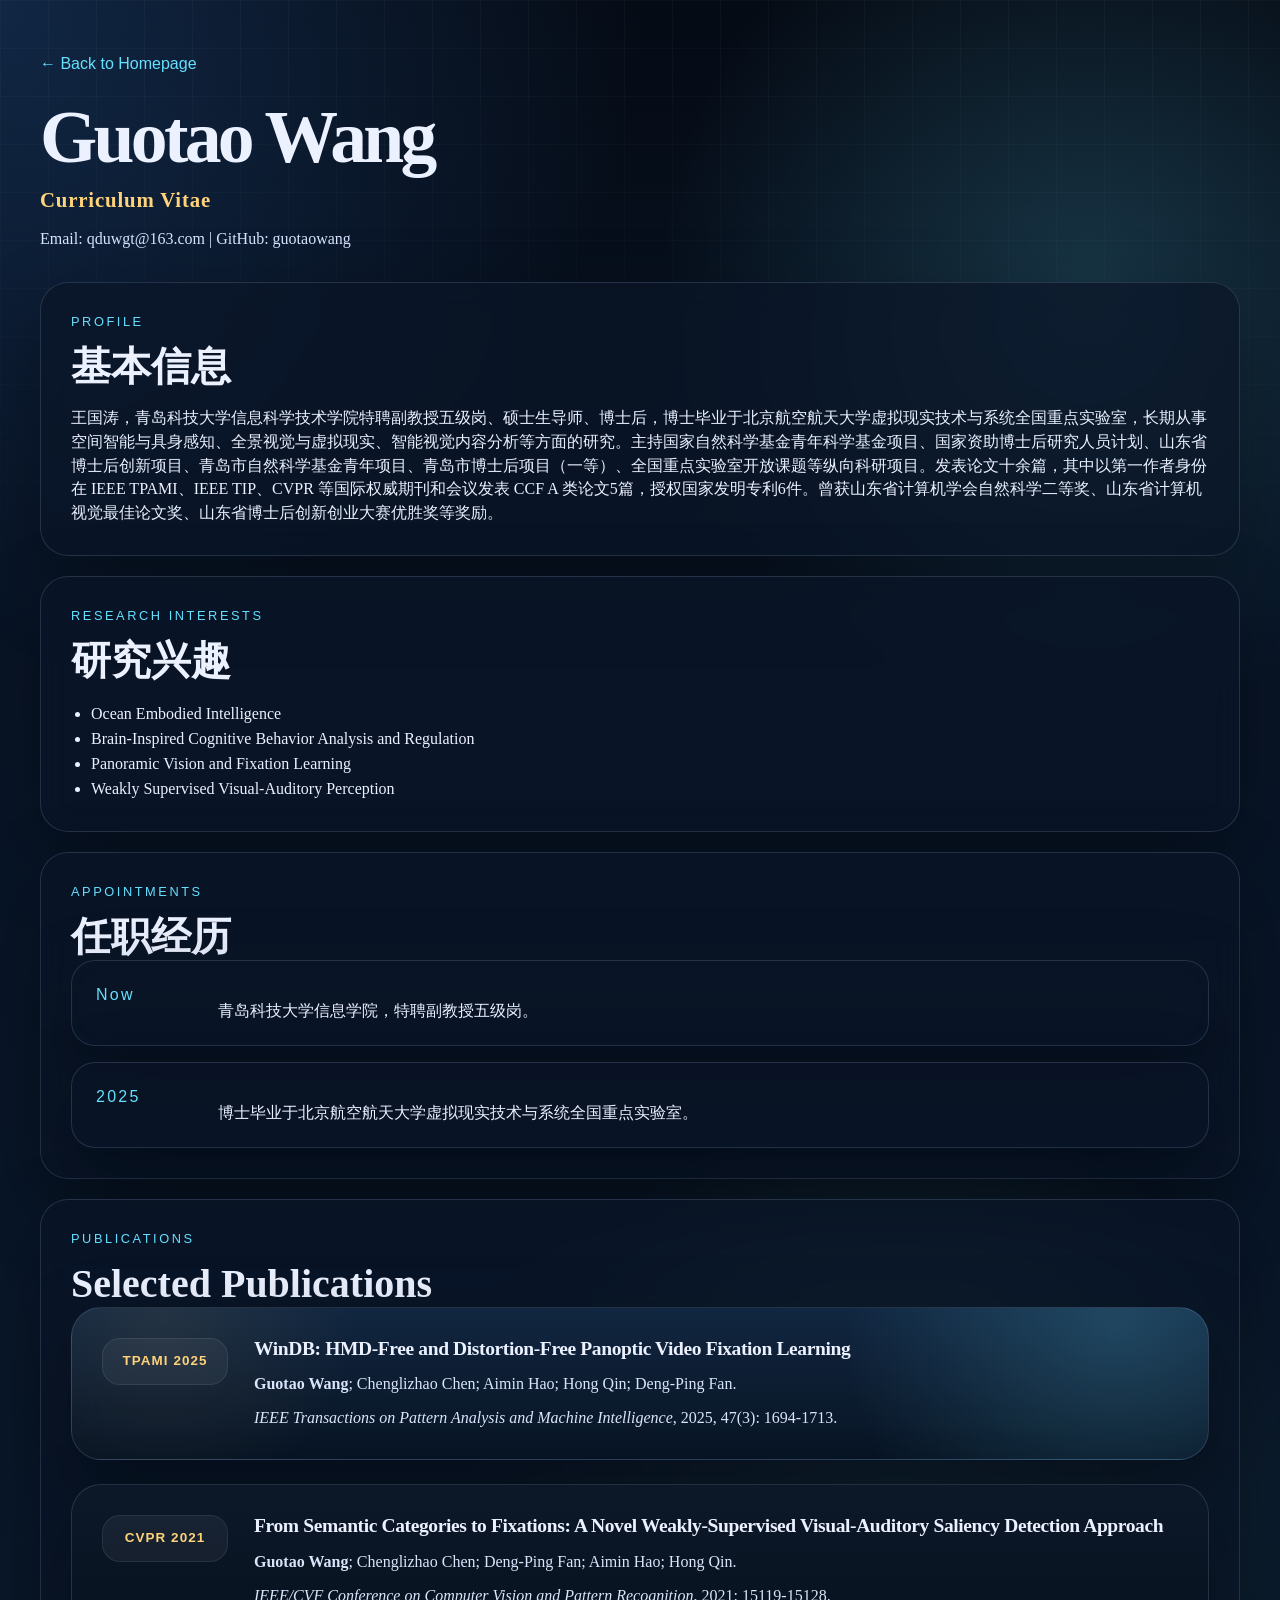
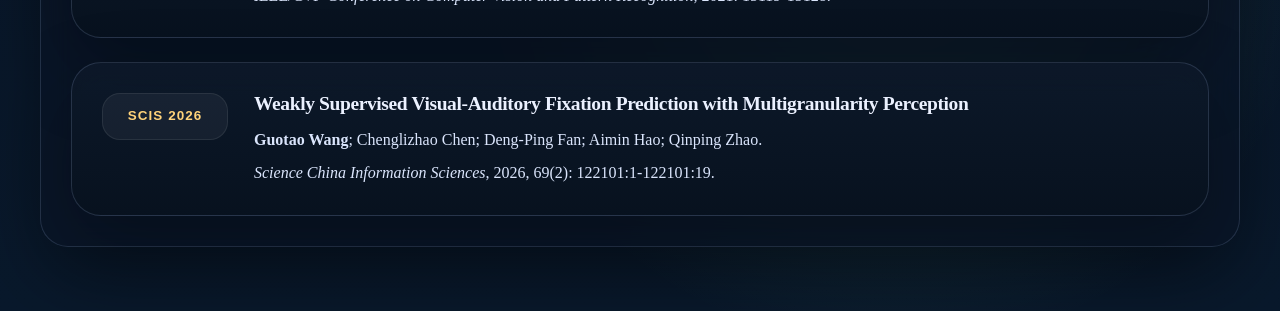
==== commit 150582df: "Update cv.html" ====
--- a/cv.html
+++ b/cv.html
@@ -44,7 +44,7 @@
         <div class="timeline">
           <div class="timeline-item">
             <span class="timeline-year">Now</span>
-            <p>青岛科技大学信息学院，特聘副教授。</p>
+            <p>青岛科技大学信息学院，特聘副教授五级岗。</p>
           </div>
           <div class="timeline-item">
             <span class="timeline-year">2025</span>
